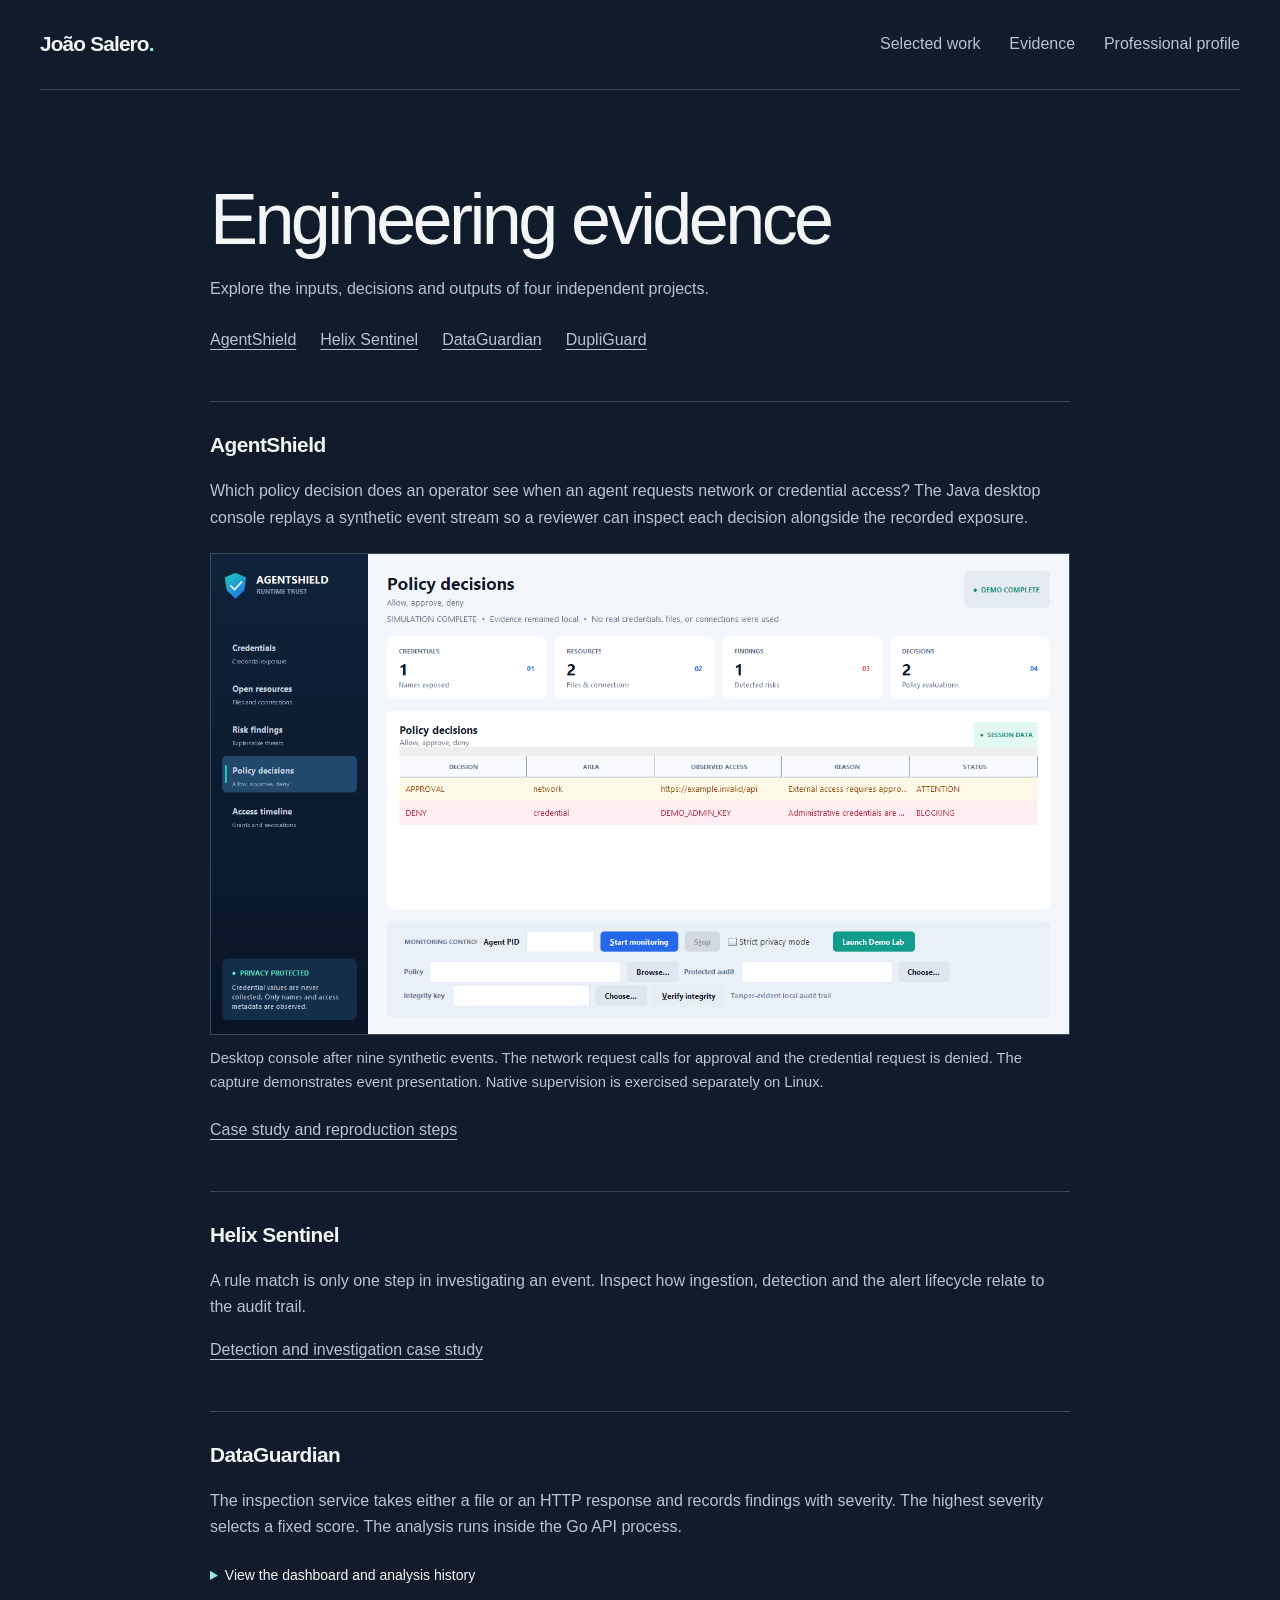
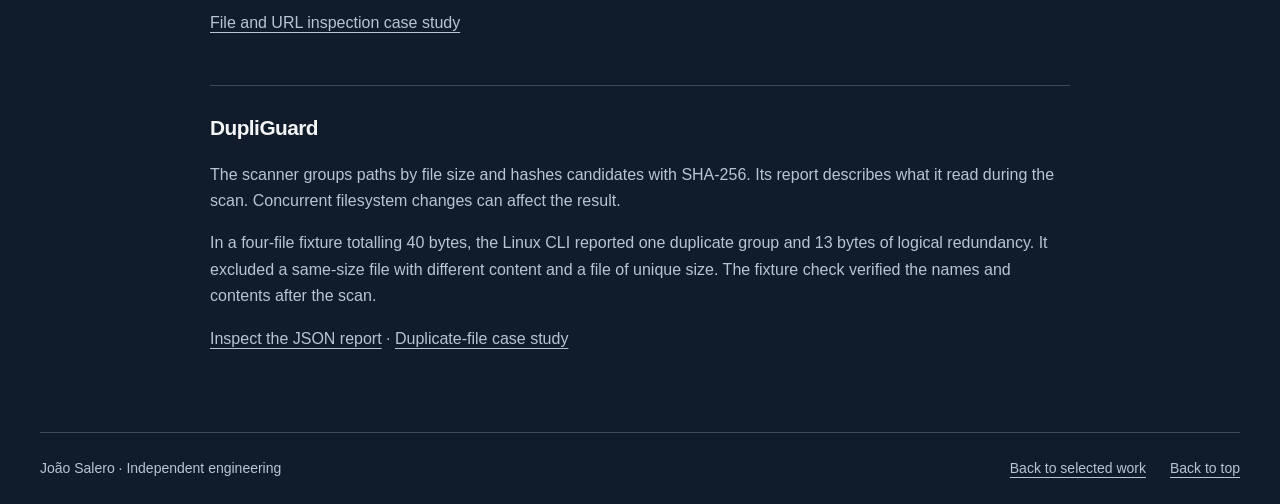
==== docs/evidence.html @ 539503d1 "feat: connect portfolio projects to engineering evidence" ====
<!doctype html>
<html lang="en">
<head>
  <meta charset="utf-8">
  <meta name="viewport" content="width=device-width, initial-scale=1">
  <meta name="description" content="Inspect project outputs, application screenshots and the technical decisions behind João Salero’s independent engineering work.">
  <meta name="theme-color" content="#101c2b">
  <meta http-equiv="Content-Security-Policy" content="default-src 'self'; script-src 'none'; style-src 'self'; img-src 'self'; base-uri 'none'; form-action 'none'; object-src 'none'">
  <title>Engineering evidence — João Salero</title>
  <link rel="canonical" href="https://joaosalero.github.io/joaosalero/evidence.html">
  <link rel="icon" href="favicon.svg" type="image/svg+xml">
  <link rel="stylesheet" href="style.css?v=evidence1">
</head>
<body>
  <a class="skip-link" href="#main">Skip to content</a>
  <header class="site-header wrap">
    <a class="wordmark" href="./" aria-label="João Salero, home">João Salero<span class="wordmark-dot" aria-hidden="true">.</span></a>
    <nav aria-label="Main navigation"><a href="./#work">Selected work</a><a href="evidence.html" aria-current="page">Evidence</a><a href="profile.html">Professional profile</a></nav>
  </header>
  <main class="profile-main wrap evidence-main" id="main">
    <h1>Engineering evidence</h1>
    <p class="profile-meta">Explore the inputs, decisions and outputs of four independent projects.</p>
    <nav class="evidence-index" aria-label="Project evidence">
      <a href="#agentshield">AgentShield</a><a href="#helix">Helix Sentinel</a><a href="#dataguardian">DataGuardian</a><a href="#dupliguard">DupliGuard</a>
    </nav>

    <section id="agentshield" aria-labelledby="agentshield-heading">
      <h2 id="agentshield-heading">AgentShield</h2>
      <p>Which policy decision does an operator see when an agent requests network or credential access? The Java desktop console replays a synthetic event stream so a reviewer can inspect each decision alongside the recorded exposure.</p>
      <figure>
        <a href="evidence/agentshield-demo.png" aria-label="Open the AgentShield console screenshot at full size">
          <img src="evidence/agentshield-demo.png" width="1366" height="763" alt="AgentShield Demo Lab shows one credential, two resources and two policy decisions in the event table.">
        </a>
        <figcaption>Desktop console after nine synthetic events. The network request calls for approval and the credential request is denied. The capture demonstrates event presentation. Native supervision is exercised separately on Linux.</figcaption>
      </figure>
      <p><a href="https://github.com/joaosalero/agentshield/blob/main/docs/PORTFOLIO_CASE_STUDY.md">Case study and reproduction steps</a></p>
    </section>

    <section id="helix" aria-labelledby="helix-heading">
      <h2 id="helix-heading">Helix Sentinel</h2>
      <p>A rule match is only one step in investigating an event. Inspect how ingestion, detection and the alert lifecycle relate to the audit trail.</p>
      <p><a href="https://github.com/joaosalero/helix-sentinel/blob/main/docs/showcase.md">Detection and investigation case study</a></p>
    </section>

    <section id="dataguardian" aria-labelledby="dataguardian-heading">
      <h2 id="dataguardian-heading">DataGuardian</h2>
      <p>The inspection service takes either a file or an HTTP response and records findings with severity. The highest severity selects a fixed score. The analysis runs inside the Go API process.</p>
      <details class="evidence-detail">
        <summary>View the dashboard and analysis history</summary>
        <figure>
          <a href="evidence/dataguardian-dashboard.jpg" aria-label="Open the DataGuardian dashboard screenshot at full size">
            <img src="evidence/dataguardian-dashboard.jpg" width="1264" height="1626" loading="lazy" alt="DataGuardian dashboard with file and URL inputs and seven completed file or URL analysis entries.">
          </a>
          <figcaption>Archived repository screenshot from the May 2026 smoke project. The checklist text belongs to the demonstration interface. The history shows previous runs.</figcaption>
        </figure>
      </details>
      <p><a href="https://github.com/joaosalero/dataguardian/blob/master/docs/PORTFOLIO_CASE_STUDY.md">File and URL inspection case study</a></p>
    </section>

    <section id="dupliguard" aria-labelledby="dupliguard-heading">
      <h2 id="dupliguard-heading">DupliGuard</h2>
      <p>The scanner groups paths by file size and hashes candidates with SHA-256. Its report describes what it read during the scan. Concurrent filesystem changes can affect the result.</p>
      <p>In a four-file fixture totalling 40 bytes, the Linux CLI reported one duplicate group and 13 bytes of logical redundancy. It excluded a same-size file with different content and a file of unique size. The fixture check verified the names and contents after the scan.</p>
      <p><a href="https://github.com/joaosalero/dupliguard/blob/main/docs/evidence/scan-report.json">Inspect the JSON report</a> · <a href="https://github.com/joaosalero/dupliguard/blob/main/docs/CASE_STUDY.md">Duplicate-file case study</a></p>
    </section>
  </main>
  <footer class="site-footer wrap"><p>João Salero · Independent engineering</p><a href="./#work">Back to selected work</a><a href="#main">Back to top</a></footer>
</body>
</html>
---- docs/style.css ----
:root {
  color-scheme:dark;
  --bg:#101c2b;
  --surface:#152437;
  --text:#f3f5f7;
  --muted:#b7c5d3;
  --line:#3a4a5d;
  --accent:#96e8dc;
  --ink:#101c2b;
  --max:1240px;
  font-family:Inter,"Segoe UI",Arial,sans-serif;
  font-size:100%;
  font-synthesis:none;
  text-rendering:optimizeLegibility
}
* {
  box-sizing:border-box
}
html {
  scroll-behavior:smooth;
  scroll-padding-top:2rem
}
body {
  margin:0;
  background:var(--bg);
  color:var(--text);
  line-height:1.65
}
a {
  color:inherit;
  text-decoration-thickness:1px;
  text-underline-offset:.25em
}
a:hover {
  color:var(--accent)
}
a:focus-visible,summary:focus-visible {
  outline:3px solid var(--accent);
  outline-offset:6px
}
p,h1,h2,h3,dl {
  margin:0
}
p+p {
  margin-top:1rem
}
.wrap {
  width:min(calc(100% - 5rem),var(--max));
  margin-inline:auto
}
.skip-link {
  position:absolute;
  left:1rem;
  top:-6rem;
  padding:.7rem 1rem;
  background:var(--accent);
  color:var(--ink);
  z-index:5
}
.skip-link:hover { color:var(--ink); }
.skip-link:focus {
  top:1rem
}
.site-header {
  display:flex;
  align-items:center;
  justify-content:space-between;
  gap:2rem;
  padding-block:1.7rem;
  border-bottom:1px solid var(--line)
}
.wordmark {
  font-size:1.3rem;
  font-weight:700;
  letter-spacing:-.04em;
  text-decoration:none;
  white-space:nowrap
}
.wordmark-dot {
  color:var(--accent)
}
nav {
  display:flex;
  align-items:center;
  gap:1.8rem;
  flex-wrap:wrap
}
nav a {
  font-size:1rem;
  text-decoration:none;
  color:var(--muted)
}
.hero {
  display:grid;
  grid-template-columns:minmax(0,1fr) 270px;
  gap:5rem;
  align-items:end;
  padding-block:6rem 6.8rem
}
.eyebrow {
  font-size:.875rem;
  font-weight:600;
  text-transform:uppercase;
  letter-spacing:.12em;
  color:var(--accent);
  line-height:1.6
}
.hero h1 {
  font-size:clamp(2.75rem,5.35vw,4.65rem);
  font-weight:450;
  letter-spacing:-.055em;
  line-height:1.09;
  margin-top:1.8rem
}
.hero h1 em {
  font-family:inherit;
  font-style:normal;
  font-weight:inherit;
  color:var(--accent);
  letter-spacing:inherit
}
.hero-description {
  max-width:600px;
  font-size:1.1rem;
  color:var(--muted);
  margin-top:2rem
}
.hero-actions {
  display:flex;
  align-items:center;
  gap:1.6rem;
  flex-wrap:wrap;
  margin-top:2.2rem
}
.button {
  display:inline-flex;
  justify-content:center;
  align-items:center;
  min-height:48px;
  padding:.75rem 1.15rem;
  background:var(--accent);
  color:var(--ink);
  font-weight:650;
  font-size:1rem;
  text-decoration:none;
  border:1px solid var(--accent);
  border-radius:2px;
  line-height:1.4
}
.button:hover {
  background:#c0f4ec;
  color:var(--ink)
}
.text-link {
  font-size:1rem;
  font-weight:550;
  text-decoration-line:underline
}
.hero-note {
  border-top:1px solid var(--accent);
  padding-top:1.3rem;
  padding-bottom:.4rem
}
.hero-note .eyebrow {
  font-size:.875rem
}
.note-title {
  font-family:inherit;
  font-weight:500;
  letter-spacing:-.025em;
  font-size:1.65rem;
  line-height:1.4;
  margin-top:1.5rem
}
.hero-note>p:not(.eyebrow):not(.note-title) {
  font-size:1rem;
  color:var(--muted);
  margin-block:1.1rem 1.5rem
}
.work-section {
  padding-bottom:5rem
}
.section-heading {
  display:flex;
  align-items:end;
  justify-content:space-between;
  gap:3rem;
  margin-bottom:2.5rem
}
.section-heading h2 {
  font-size:clamp(2rem,3.3vw,2.9rem);
  font-weight:450;
  letter-spacing:-.04em;
  line-height:1.18;
  margin-top:.75rem
}
.section-heading>p {
  max-width:390px;
  font-size:1rem;
  color:var(--muted)
}
.featured-project {
  display:grid;
  grid-template-columns:1fr 1.1fr;
  gap:5rem;
  padding:3rem;
  background:var(--surface);
  border-top:2px solid var(--accent)
}
.project-category {
  color:var(--accent);
  font-size:.875rem;
  font-weight:600;
  letter-spacing:.055em
}
.featured-intro h3 {
  font-size:1.65rem;
  letter-spacing:-.035em;
  margin-top:.75rem;
  line-height:1.25
}
.featured-summary {
  font-family:inherit;
  font-weight:500;
  font-size:clamp(1.8rem,3vw,2.55rem);
  line-height:1.22;
  margin-top:1.5rem;
  letter-spacing:-.025em
}
.stack {
  font-size:.875rem;
  color:var(--muted);
  margin-top:1.1rem;
  line-height:1.7
}
.button-outline {
  background:transparent;
  color:var(--text);
  border-color:var(--line);
  margin-top:2rem
}
.button-outline:hover {
  background:var(--accent);
  border-color:var(--accent)
}
.featured-detail>p {
  color:var(--muted);
  font-size:1rem
}
.decision-list {
  margin-block:1.7rem
}
.decision-list>div {
  padding-block:1rem;
  border-top:1px solid var(--line)
}
dt {
  font-size:.875rem;
  font-weight:650;
  color:var(--text)
}
dd {
  font-size:1rem;
  color:var(--muted);
  margin:.4rem 0 0
}
.project-list {
  margin-top:1rem
}
.project-row {
  display:grid;
  grid-template-columns:1fr 1.5fr auto;
  gap:3rem;
  padding-block:2.3rem;
  border-bottom:1px solid var(--line);
  align-items:start
}
.project-row h3 {
  font-size:1.45rem;
  font-weight:550;
  line-height:1.25;
  letter-spacing:-.03em;
  margin-top:.5rem
}
.project-row .stack {
  margin-top:.7rem
}
.project-row>div:nth-child(2)>p {
  font-size:1rem;
  color:var(--muted)
}
.project-link {
  font-size:.88rem;
  font-weight:600;
  padding:.3rem 0;
  min-height:44px
}
.project-row details {
  margin-top:1.05rem
}
summary {
  cursor:pointer;
  font-size:.875rem;
  color:var(--text);
  padding:.45rem 0;
  width:fit-content
}
summary::marker {
  color:var(--accent)
}
.details-content {
  padding:1rem 0 .2rem;
  color:var(--muted);
  font-size:1rem
}
.details-content strong {
  color:var(--text);
  font-weight:550
}
.section-note {
  max-width:760px;
  margin-top:1.8rem;
  font-size:.875rem;
  color:var(--muted)
}
.practice-section {
  background:#0c1623;
  padding-block:5rem;
  border-block:1px solid var(--line)
}
.practice-grid {
  display:grid;
  grid-template-columns:repeat(3,1fr);
  gap:3rem;
  margin-top:3.5rem
}
.practice-grid h3 {
  font-size:1.2rem;
  letter-spacing:-.025em;
  font-weight:550;
  border-top:1px solid var(--line);
  padding-top:1.2rem
}
.practice-grid p {
  color:var(--muted);
  font-size:1rem;
  margin-top:1rem
}
.practice-grid .practice-tools {
  font-size:.875rem;
  color:var(--accent);
  margin-top:1.6rem
}
.contact-section {
  display:flex;
  justify-content:space-between;
  align-items:center;
  gap:3rem;
  padding-block:5.5rem
}
.contact-section h2 {
  font-family:inherit;
  font-size:clamp(2rem,3.2vw,2.8rem);
  font-weight:450;
  letter-spacing:-.03em;
  line-height:1.25;
  margin-top:1rem
}
.contact-section>div>p:last-child {
  color:var(--muted);
  margin-top:1.4rem
}
.contact-links {
  display:flex;
  flex-direction:column;
  align-items:flex-start;
  gap:1rem;
  flex-shrink:0
}
.contact-location {
  color:var(--muted);
  font-size:.875rem;
  margin-top:.4rem
}
.site-footer {
  display:flex;
  gap:1.5rem;
  justify-content:space-between;
  align-items:center;
  border-top:1px solid var(--line);
  padding-block:1.5rem;
  font-size:.875rem;
  color:var(--muted)
}
.site-footer p {
  margin-right:auto
}
.site-footer a {
  white-space:nowrap
}
.profile-main {
  max-width:860px;
  margin-inline:auto;
  padding-block:4.5rem 5rem
}
.profile-main h1 {
  font-size:clamp(2.8rem,6vw,4.5rem);
  font-weight:450;
  letter-spacing:-.05em;
  line-height:1.15;
  margin-top:1rem
}
.profile-lead {
  font-size:1.3rem;
  color:var(--accent);
  margin-top:1.2rem
}
.profile-meta {
  color:var(--muted);
  font-size:1rem;
  margin-top:1rem
}
.profile-main section {
  margin-top:3rem;
  border-top:1px solid var(--line);
  padding-top:1.6rem
}
.profile-main h2 {
  font-size:1.3rem;
  font-weight:550;
  letter-spacing:-.025em;
  margin-bottom:1rem
}
.profile-main h3 {
  font-size:1rem;
  margin:1.5rem 0 .4rem
}
.profile-main section>p,.profile-main li {
  color:var(--muted)
}
.profile-main ul {
  padding-left:1.2rem
}
.profile-main li {
  padding-left:.3rem;
  margin-block:.5rem
}
.profile-main .print-note {
  font-size:.875rem;
  color:var(--muted);
  margin-top:2rem
}
.profile-main .experience-item {
  margin-block:1.6rem
}
.evidence-main {
  max-width:860px
}
.evidence-index {
  margin-top:1.5rem;
  gap:.6rem 1.5rem
}
.evidence-index a {
  text-decoration:underline
}
.evidence-main figure {
  margin:1.4rem 0
}
.evidence-main figure a {
  display:block
}
.evidence-main img {
  display:block;
  width:100%;
  height:auto;
  border:1px solid var(--line)
}
.evidence-main figcaption {
  color:var(--muted);
  font-size:.92rem;
  margin-top:.7rem
}
.evidence-detail {
  margin-block:1rem
}
.experience-item p {
  font-size:1rem;
  color:var(--muted)
}
@media(min-width:1500px) {
  .hero {
    padding-top:7.5rem;
    padding-bottom:8rem
  }
}
@media(max-width:1000px) {
  .wrap {
    width:calc(100% - 3rem)
  }
  .hero {
    gap:2.5rem;
    grid-template-columns:minmax(0,1fr) 230px;
    padding-block:4.5rem 5rem
  }
  .hero h1 {
    font-size:clamp(2.7rem,5.6vw,4rem)
  }
  .hero-actions {
    gap:1.2rem
  }
  .featured-project {
    gap:2.5rem;
    padding:2.3rem
  }
  .project-row {
    gap:1.8rem;
    grid-template-columns:1fr 1.35fr auto
  }
  .practice-grid {
    gap:2rem
  }
  nav {
    gap:1.2rem
  }
  .profile-main {
    max-width:760px
  }
}
@media(max-width:760px) {
  .site-header {
    align-items:flex-start;
    flex-direction:column;
    gap:1.2rem;
    padding-block:1.3rem
  }
  nav {
    gap:.5rem 1.2rem
  }
  nav a {
    font-size:.875rem;
    min-height:32px;
    display:inline-flex;
    align-items:center
  }
  .hero {
    grid-template-columns:1fr;
    gap:3rem;
    padding-block:3.5rem 4rem
  }
  .hero h1 {
    font-size:clamp(2.65rem,8.7vw,4rem);
    margin-top:1.4rem
  }
  .hero-description {
    font-size:1rem
  }
  .hero-note {
    max-width:520px;
    display:grid;
    grid-template-columns:1fr 1fr;
    gap:1rem 2rem
  }
  .hero-note .eyebrow {
    grid-column:1/-1
  }
  .hero-note .note-title {
    margin:0;
    font-size:1.4rem;
    grid-row:2/4
  }
  .hero-note>p:not(.eyebrow):not(.note-title) {
    margin:0;
    font-size:.875rem
  }
  .hero-note .text-link {
    grid-column:2
  }
  .section-heading {
    align-items:flex-start;
    flex-direction:column;
    gap:1.2rem;
    margin-bottom:2rem
  }
  .section-heading>p {
    max-width:560px
  }
  .featured-project {
    grid-template-columns:1fr;
    gap:2.3rem;
    padding:2rem
  }
  .featured-summary br {
    display:none
  }
  .featured-summary {
    max-width:400px
  }
  .button-outline {
    margin-top:1.3rem
  }
  .project-row {
    grid-template-columns:1fr;
    gap:1rem;
    padding-block:2rem
  }
  .project-row .project-link {
    width:fit-content;
    align-self:start
  }
  .project-row h3 br {
    display:none
  }
  .project-row>div:nth-child(2) {
    max-width:600px
  }
  .practice-section {
    padding-block:3.5rem
  }
  .practice-grid {
    grid-template-columns:1fr;
    gap:2rem;
    margin-top:2.5rem
  }
  .practice-grid .practice-tools {
    margin-top:1rem
  }
  .contact-section {
    align-items:flex-start;
    flex-direction:column;
    gap:2rem;
    padding-block:3.5rem
  }
  .contact-section h2 br {
    display:none
  }
  .site-footer {
    flex-wrap:wrap;
    gap:.7rem 1.5rem
  }
  .site-footer p {
    flex-basis:100%
  }
  .profile-main {
    padding-block:3rem 4rem
  }
  .profile-lead {
    font-size:1.15rem
  }
}
@media(max-width:400px) {
  .wrap {
    width:calc(100% - 2rem)
  }
  .hero h1 {
    font-size:2.6rem
  }
  .eyebrow {
    font-size:.875rem
  }
  .hero-note {
    grid-template-columns:1fr
  }
  .hero-note .note-title {
    grid-row:auto
  }
  .hero-note .text-link {
    grid-column:auto
  }
  .hero-actions {
    align-items:flex-start;
    flex-direction:column
  }
  .featured-project {
    padding:1.5rem
  }
  .profile-main h1 {
    font-size:2.8rem
  }
}
@media(prefers-reduced-motion:reduce) {
  html {
    scroll-behavior:auto
  }
}
@media print {
  :root {
    color-scheme:light;
    --bg:#fff;
    --text:#111;
    --muted:#333;
    --line:#aaa;
    --accent:#164b54;
    --ink:#111
  }
  body {
    font-size:10pt;
    background:#fff;
    color:#111;
    line-height:1.5
  }
  .site-header,.site-footer,.skip-link,.print-note {
    display:none
  }
  .wrap,.profile-main {
    width:100%;
    max-width:none;
    margin:0;
    padding:0
  }
  .profile-main h1 {
    font-size:27pt
  }
  .profile-lead {
    font-size:13pt
  }
  .profile-main section {
    margin-top:1.3rem;
    padding-top:.8rem;
    break-inside:avoid
  }
  .profile-main h2 {
    font-size:13pt
  }
  .profile-main h3 {
    font-size:10pt
  }
  .profile-main a {
    color:#111;
    text-decoration:none
  }
  .profile-main .experience-item {
    margin-block:.7rem
  }
  .profile-main li {
    margin-block:.3rem
  }
  @page {
    margin:18mm
  }
}
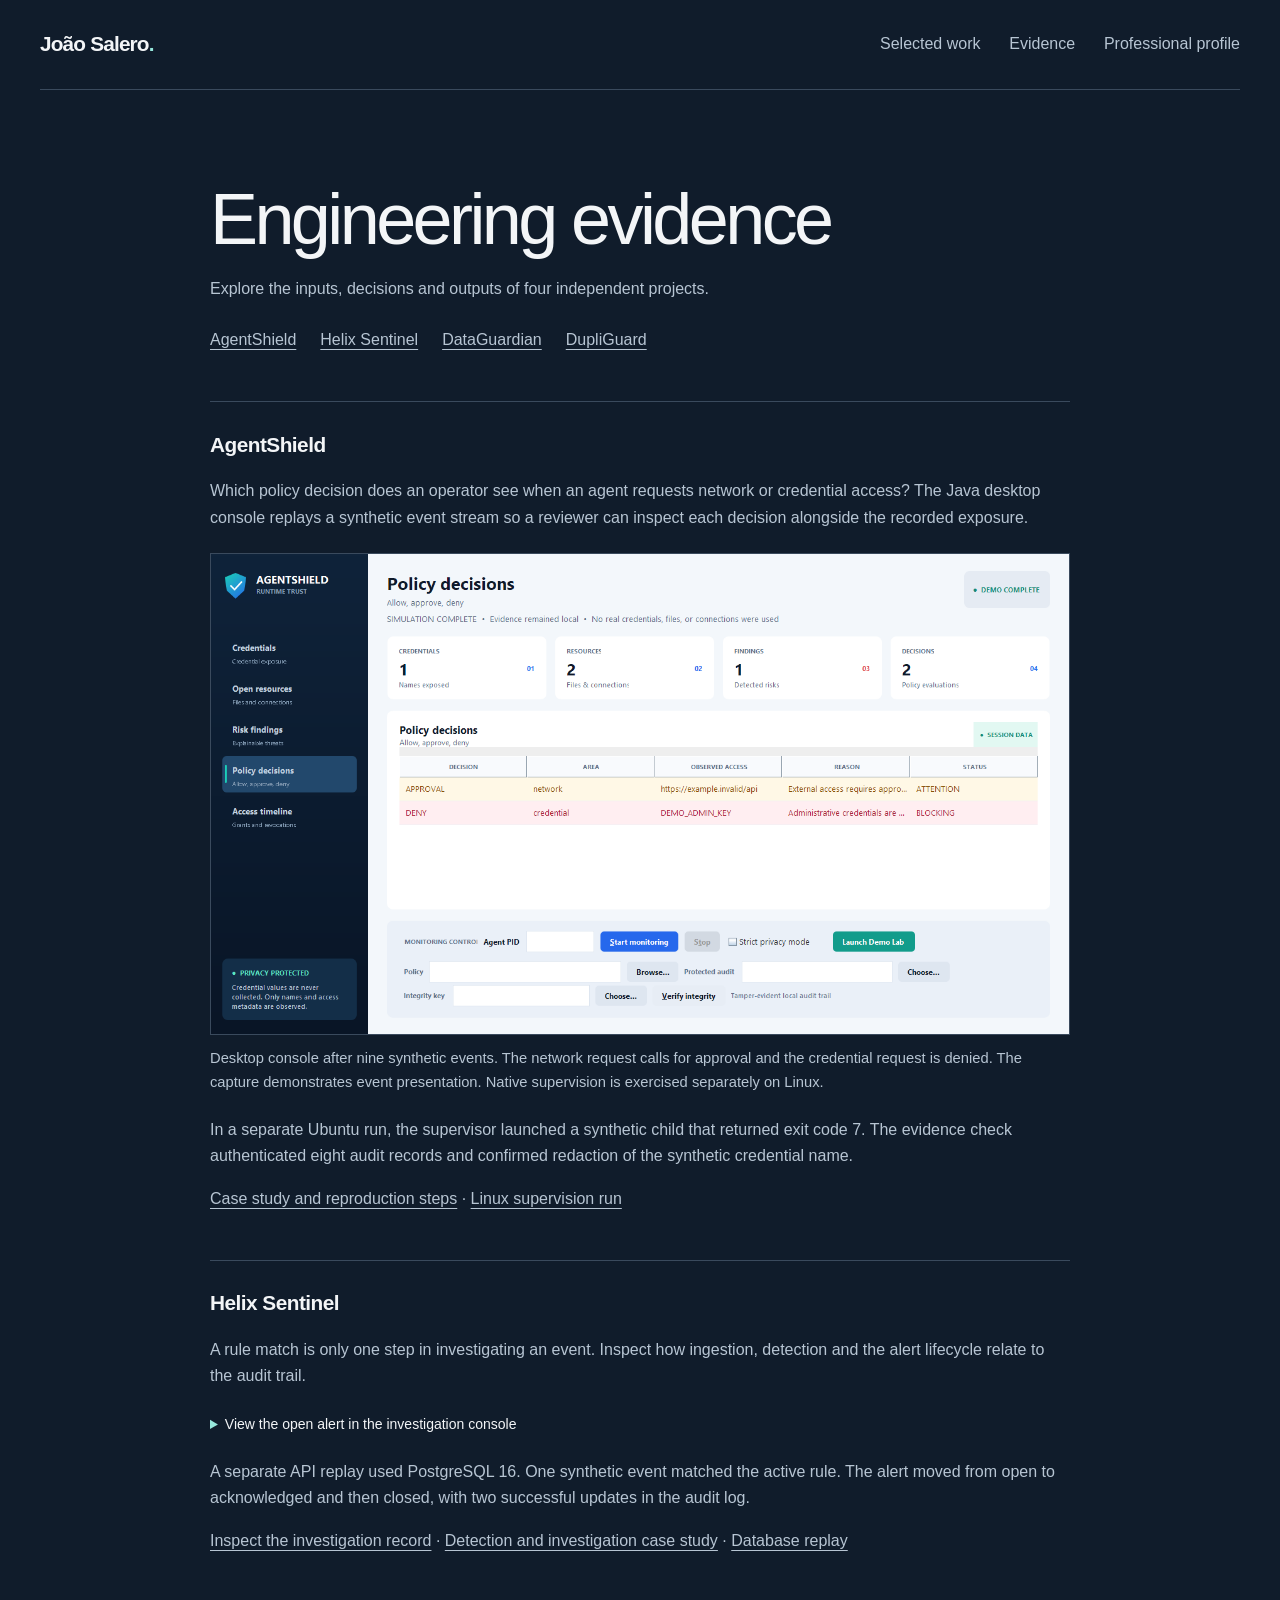
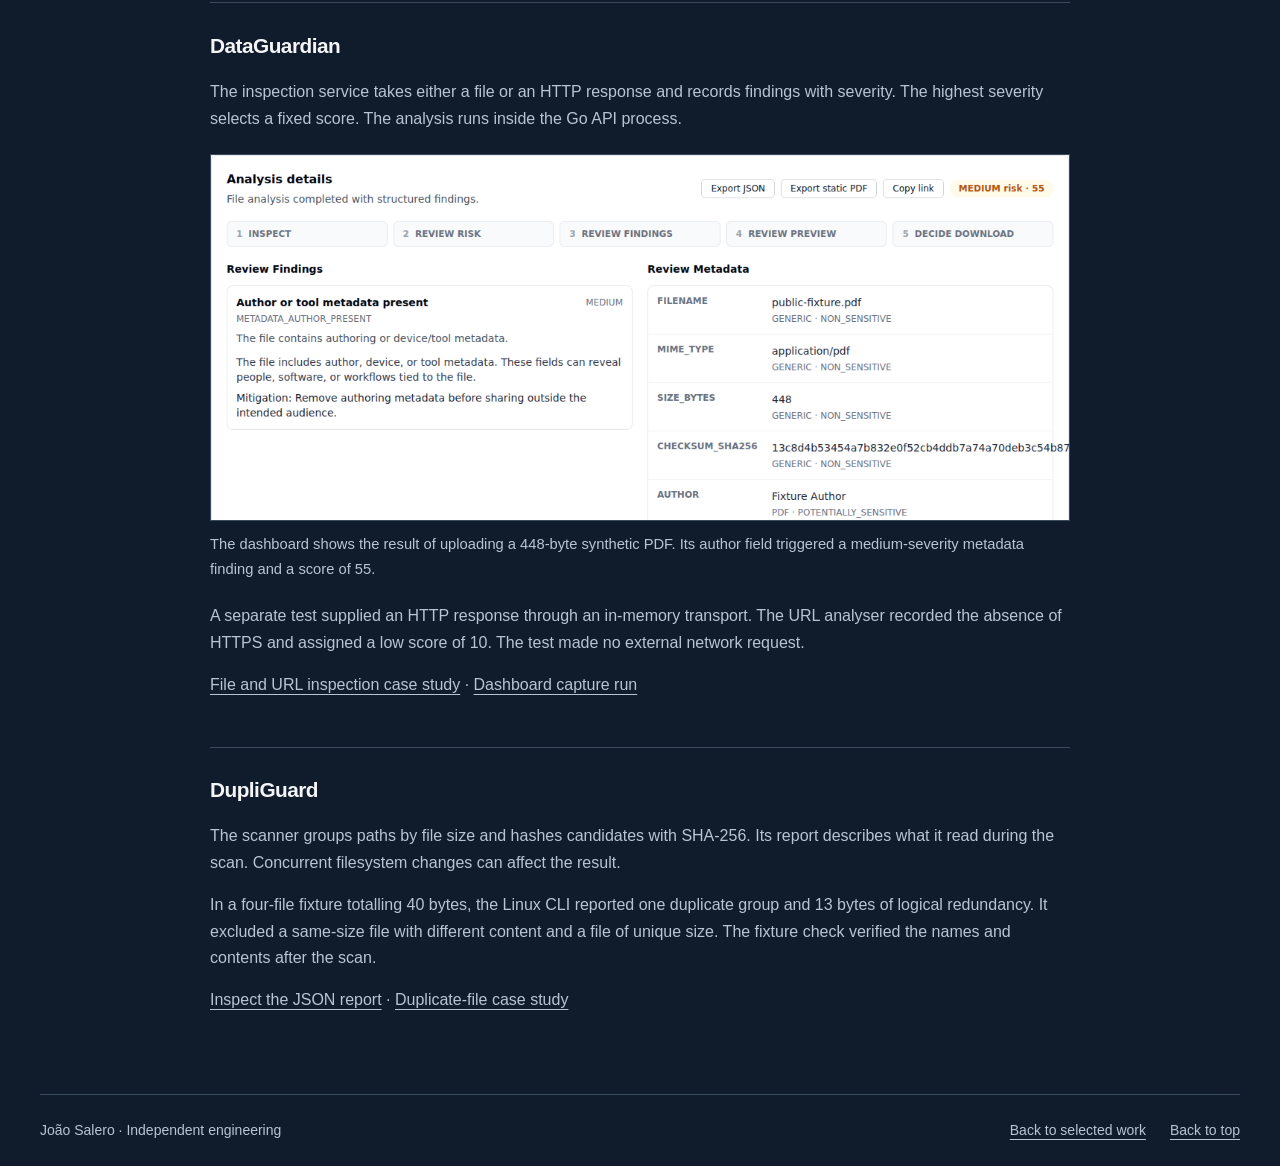
==== commit ce420727: "docs: publish verified inspection and investigation results" ====
--- a/docs/evidence.html
+++ b/docs/evidence.html
@@ -33,28 +33,37 @@
         </a>
         <figcaption>Desktop console after nine synthetic events. The network request calls for approval and the credential request is denied. The capture demonstrates event presentation. Native supervision is exercised separately on Linux.</figcaption>
       </figure>
-      <p><a href="https://github.com/joaosalero/agentshield/blob/main/docs/PORTFOLIO_CASE_STUDY.md">Case study and reproduction steps</a></p>
+      <p>In a separate Ubuntu run, the supervisor launched a synthetic child that returned exit code 7. The evidence check authenticated eight audit records and confirmed redaction of the synthetic credential name.</p>
+      <p><a href="https://github.com/joaosalero/agentshield/blob/main/docs/PORTFOLIO_CASE_STUDY.md#reproduce-the-evidence">Case study and reproduction steps</a> · <a href="https://github.com/joaosalero/agentshield/actions/runs/45231899498/job/137893360003">Linux supervision run</a></p>
     </section>
 
     <section id="helix" aria-labelledby="helix-heading">
       <h2 id="helix-heading">Helix Sentinel</h2>
       <p>A rule match is only one step in investigating an event. Inspect how ingestion, detection and the alert lifecycle relate to the audit trail.</p>
-      <p><a href="https://github.com/joaosalero/helix-sentinel/blob/main/docs/showcase.md">Detection and investigation case study</a></p>
+      <details class="evidence-detail">
+        <summary>View the open alert in the investigation console</summary>
+        <figure>
+          <a href="evidence/helix-alert.webp" aria-label="Open the Helix investigation screenshot at full size">
+            <img src="evidence/helix-alert.webp" width="687" height="800" loading="lazy" alt="Open medium-severity alert for a synthetic identity event. The investigation panel shows its matched event and context timeline.">
+          </a>
+          <figcaption>A browser selected the synthetic alert from the Next.js queue. The FastAPI service retrieved its persisted context from PostgreSQL. The panel captures the alert while open.</figcaption>
+        </figure>
+      </details>
+      <p>A separate API replay used PostgreSQL 16. One synthetic event matched the active rule. The alert moved from open to acknowledged and then closed, with two successful updates in the audit log.</p>
+      <p><a href="https://github.com/joaosalero/helix-sentinel/blob/main/docs/evidence/postgres-investigation.json">Inspect the investigation record</a> · <a href="https://github.com/joaosalero/helix-sentinel/blob/main/docs/showcase.md">Detection and investigation case study</a> · <a href="https://github.com/joaosalero/helix-sentinel/actions/runs/45233032382/job/137897411781">Database replay</a></p>
     </section>
 
     <section id="dataguardian" aria-labelledby="dataguardian-heading">
       <h2 id="dataguardian-heading">DataGuardian</h2>
       <p>The inspection service takes either a file or an HTTP response and records findings with severity. The highest severity selects a fixed score. The analysis runs inside the Go API process.</p>
-      <details class="evidence-detail">
-        <summary>View the dashboard and analysis history</summary>
-        <figure>
-          <a href="evidence/dataguardian-dashboard.jpg" aria-label="Open the DataGuardian dashboard screenshot at full size">
-            <img src="evidence/dataguardian-dashboard.jpg" width="1264" height="1626" loading="lazy" alt="DataGuardian dashboard with file and URL inputs and seven completed file or URL analysis entries.">
-          </a>
-          <figcaption>Archived repository screenshot from the May 2026 smoke project. The checklist text belongs to the demonstration interface. The history shows previous runs.</figcaption>
-        </figure>
-      </details>
-      <p><a href="https://github.com/joaosalero/dataguardian/blob/master/docs/PORTFOLIO_CASE_STUDY.md">File and URL inspection case study</a></p>
+      <figure>
+        <a href="evidence/dataguardian-file.webp" aria-label="Open the DataGuardian analysis screenshot at full size">
+          <img src="evidence/dataguardian-file.webp" width="1152" height="490" loading="lazy" alt="DataGuardian displays a medium-severity author metadata finding and a risk score of 55 for public-fixture.pdf.">
+        </a>
+        <figcaption>The dashboard shows the result of uploading a 448-byte synthetic PDF. Its author field triggered a medium-severity metadata finding and a score of 55.</figcaption>
+      </figure>
+      <p>A separate test supplied an HTTP response through an in-memory transport. The URL analyser recorded the absence of HTTPS and assigned a low score of 10. The test made no external network request.</p>
+      <p><a href="https://github.com/joaosalero/dataguardian/blob/master/docs/PORTFOLIO_CASE_STUDY.md">File and URL inspection case study</a> · <a href="https://github.com/joaosalero/dataguardian/actions/runs/45231958846/job/137893562735">Dashboard capture run</a></p>
     </section>
 
     <section id="dupliguard" aria-labelledby="dupliguard-heading">
--- a/docs/style.css
+++ b/docs/style.css
@@ -467,11 +467,13 @@
   margin:1.4rem 0
 }
 .evidence-main figure a {
-  display:block
+  display:block;
+  width:fit-content;
+  max-width:100%
 }
 .evidence-main img {
   display:block;
-  width:100%;
+  max-width:100%;
   height:auto;
   border:1px solid var(--line)
 }
